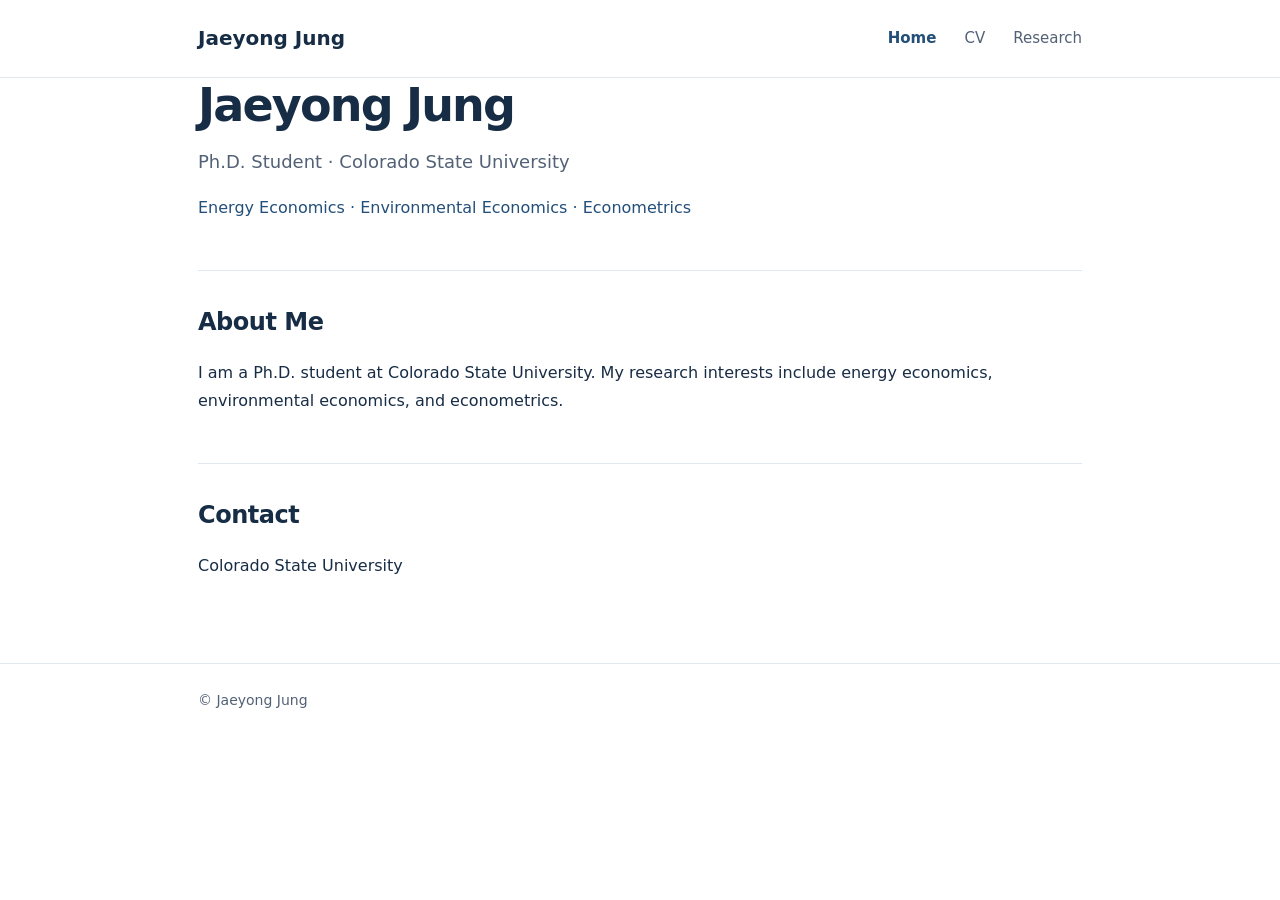
==== index.html @ 28339cd1 "Add files via upload" ====
<!DOCTYPE html>
<html lang="en">
<head>
  <meta charset="UTF-8">
  <meta name="viewport" content="width=device-width, initial-scale=1">
  <meta name="description" content="Academic website of Jaeyong Jung">
  <title>Jaeyong Jung | Home</title>
  <link rel="stylesheet" href="style.css">
</head>
<body>
  <header class="site-header"><div class="wrap header-inner">
    <a class="brand" href="index.html">Jaeyong Jung</a>
    <nav aria-label="Main navigation"><a href="index.html" aria-current="page">Home</a><a href="cv.html">CV</a><a href="research.html">Research</a></nav>
  </div></header>
  <main class="wrap">
    <div class="intro">
      <h1>Jaeyong Jung</h1>
      <p class="subtitle">Ph.D. Student · Colorado State University</p>
      <p class="interests">Energy Economics · Environmental Economics · Econometrics</p>
    </div>
    <section class="section" aria-labelledby="about-heading">
      <h2 id="about-heading">About Me</h2>
      <p>I am a Ph.D. student at Colorado State University. My research interests include energy economics, environmental economics, and econometrics.</p>
    </section>
    <section class="section" aria-labelledby="contact-heading">
      <h2 id="contact-heading">Contact</h2>
      <p>Colorado State University</p>
      <!-- Add a public email address here when ready. -->
    </section>
  </main>
  <footer><div class="wrap">© Jaeyong Jung</div></footer>
</body>
</html>
---- style.css ----
:root{--ink:#172c45;--muted:#526176;--accent:#234f79;--line:#e1e7ee;--bg:#fff;--soft:#f6f8fb}*{box-sizing:border-box}html{scroll-behavior:smooth}body{margin:0;background:var(--bg);color:var(--ink);font:16px/1.75 system-ui,-apple-system,'Segoe UI',sans-serif}a{color:var(--accent)}.wrap{max-width:940px;margin:auto;padding:0 28px}.site-header{border-bottom:1px solid var(--line)}.header-inner{display:flex;align-items:center;justify-content:space-between;gap:24px;padding-top:21px;padding-bottom:21px}.brand{font-weight:700;font-size:20px;text-decoration:none;color:var(--ink)}nav{display:flex;gap:28px}nav a{text-decoration:none;color:var(--muted);font-size:15px}nav a[aria-current=page],nav a:hover{color:var(--accent);font-weight:650}main{padding-top:65px;padding-bottom:95px;min-height:65vh}h1{font-size:clamp(32px,5vw,46px);letter-spacing:-.04em;line-height:1.2;margin:0 0 13px}h2{font-size:24px;letter-spacing:-.02em;margin:0 0 16px}h3{font-size:18px;margin:0 0 7px}.subtitle{font-size:18px;color:var(--muted);margin:0}.interests{color:var(--accent);margin-top:16px}.intro{max-width:740px}.section{border-top:1px solid var(--line);margin-top:48px;padding-top:30px}.muted{color:var(--muted)}.entry{padding:19px 0;border-bottom:1px solid var(--line)}.entry:first-of-type{padding-top:0}.entry p{margin:5px 0}.button{display:inline-block;border:1px solid var(--accent);border-radius:5px;padding:9px 17px;text-decoration:none;font-weight:600}.button:hover{background:var(--soft)}.notice{background:var(--soft);padding:19px 22px;border-radius:7px;color:var(--muted)}footer{border-top:1px solid var(--line);color:var(--muted);font-size:14px;padding:24px 0}@media(max-width:580px){.header-inner{align-items:flex-start;flex-direction:column;gap:10px}nav{gap:22px}main{padding-top:42px}.wrap{padding:0 20px}}
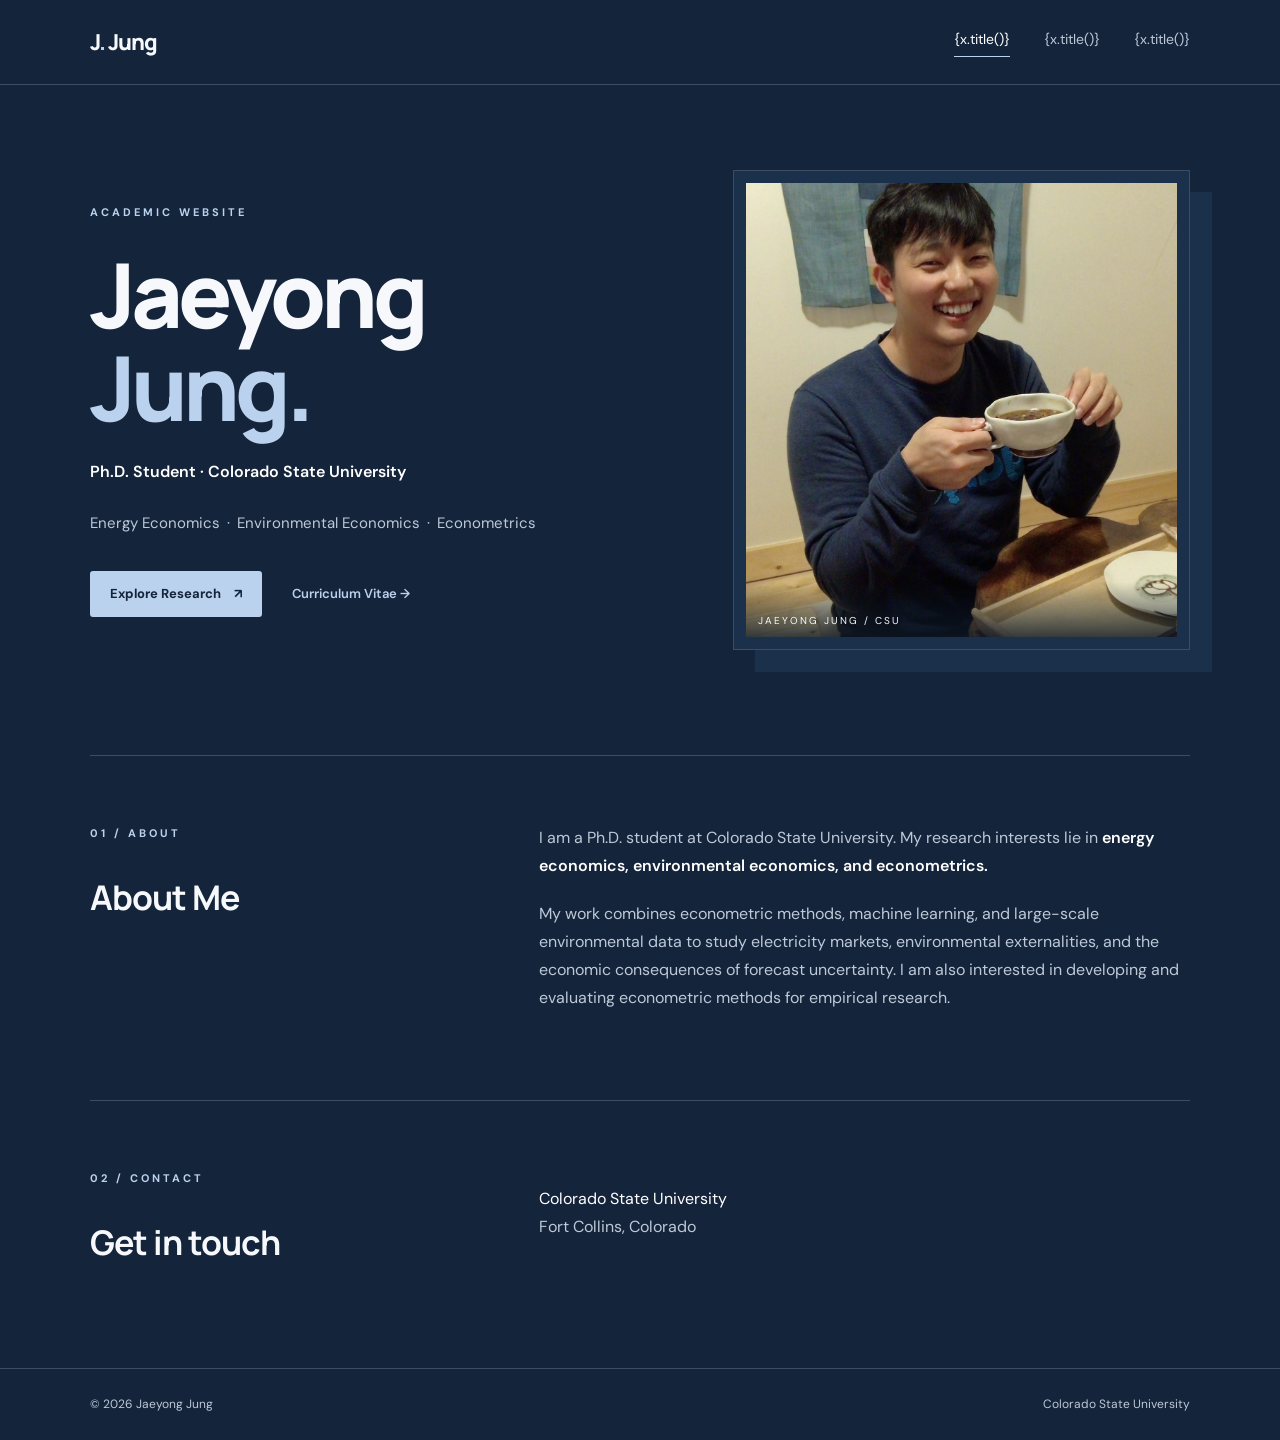
==== commit 52b54ae1: "Add files via upload" ====
--- a/index.html
+++ b/index.html
@@ -1,33 +1 @@
-<!DOCTYPE html>
-<html lang="en">
-<head>
-  <meta charset="UTF-8">
-  <meta name="viewport" content="width=device-width, initial-scale=1">
-  <meta name="description" content="Academic website of Jaeyong Jung">
-  <title>Jaeyong Jung | Home</title>
-  <link rel="stylesheet" href="style.css">
-</head>
-<body>
-  <header class="site-header"><div class="wrap header-inner">
-    <a class="brand" href="index.html">Jaeyong Jung</a>
-    <nav aria-label="Main navigation"><a href="index.html" aria-current="page">Home</a><a href="cv.html">CV</a><a href="research.html">Research</a></nav>
-  </div></header>
-  <main class="wrap">
-    <div class="intro">
-      <h1>Jaeyong Jung</h1>
-      <p class="subtitle">Ph.D. Student · Colorado State University</p>
-      <p class="interests">Energy Economics · Environmental Economics · Econometrics</p>
-    </div>
-    <section class="section" aria-labelledby="about-heading">
-      <h2 id="about-heading">About Me</h2>
-      <p>I am a Ph.D. student at Colorado State University. My research interests include energy economics, environmental economics, and econometrics.</p>
-    </section>
-    <section class="section" aria-labelledby="contact-heading">
-      <h2 id="contact-heading">Contact</h2>
-      <p>Colorado State University</p>
-      <!-- Add a public email address here when ready. -->
-    </section>
-  </main>
-  <footer><div class="wrap">© Jaeyong Jung</div></footer>
-</body>
-</html>
+<!doctype html><html lang="en"><head><meta charset="utf-8"><meta name="viewport" content="width=device-width,initial-scale=1"><meta name="description" content="Academic website of Jaeyong Jung, Ph.D. student at Colorado State University."><title>Home | Jaeyong Jung</title><link rel="stylesheet" href="style.css"></head><body><header class="top"><div class="container nav"><a class="logo" href="index.html">J<span>.</span> Jung</a><nav aria-label="Main navigation"><a href="index.html" aria-current="page">{x.title()}</a><a href="cv.html" >{x.title()}</a><a href="research.html" >{x.title()}</a></nav></div></header><main class="container"><section class="hero"><div class="hero-copy"><p class="eyebrow">ACADEMIC WEBSITE</p><h1>Jaeyong<br><em>Jung.</em></h1><p class="role">Ph.D. Student · Colorado State University</p><p class="hero-text">Energy Economics <span>·</span> Environmental Economics <span>·</span> Econometrics</p><div class="hero-links"><a class="button" href="research.html">Explore Research <span aria-hidden="true">↗</span></a><a class="text-link" href="cv.html">Curriculum Vitae →</a></div></div><div class="portrait-frame"><img src="assets/portrait-candid.jpg" alt="Portrait of Jaeyong Jung" loading="eager"><div class="photo-label">JAEYONG JUNG / CSU</div></div></section><section class="about-grid"><div><p class="eyebrow">01 / ABOUT</p><h2>About Me</h2></div><div class="about-copy"><p>I am a Ph.D. student at Colorado State University. My research interests lie in <strong>energy economics, environmental economics, and econometrics.</strong></p><p>My work combines econometric methods, machine learning, and large-scale environmental data to study electricity markets, environmental externalities, and the economic consequences of forecast uncertainty. I am also interested in developing and evaluating econometric methods for empirical research.</p></div></section><section class="contact-section"><div><p class="eyebrow">02 / CONTACT</p><h2>Get in touch</h2></div><p>Colorado State University<br><span class="muted">Fort Collins, Colorado</span></p></section></main><footer><div class="container foot"><span>© 2026 Jaeyong Jung</span><span>Colorado State University</span></div></footer></body></html>
--- a/style.css
+++ b/style.css
@@ -1 +1,2 @@
-:root{--ink:#172c45;--muted:#526176;--accent:#234f79;--line:#e1e7ee;--bg:#fff;--soft:#f6f8fb}*{box-sizing:border-box}html{scroll-behavior:smooth}body{margin:0;background:var(--bg);color:var(--ink);font:16px/1.75 system-ui,-apple-system,'Segoe UI',sans-serif}a{color:var(--accent)}.wrap{max-width:940px;margin:auto;padding:0 28px}.site-header{border-bottom:1px solid var(--line)}.header-inner{display:flex;align-items:center;justify-content:space-between;gap:24px;padding-top:21px;padding-bottom:21px}.brand{font-weight:700;font-size:20px;text-decoration:none;color:var(--ink)}nav{display:flex;gap:28px}nav a{text-decoration:none;color:var(--muted);font-size:15px}nav a[aria-current=page],nav a:hover{color:var(--accent);font-weight:650}main{padding-top:65px;padding-bottom:95px;min-height:65vh}h1{font-size:clamp(32px,5vw,46px);letter-spacing:-.04em;line-height:1.2;margin:0 0 13px}h2{font-size:24px;letter-spacing:-.02em;margin:0 0 16px}h3{font-size:18px;margin:0 0 7px}.subtitle{font-size:18px;color:var(--muted);margin:0}.interests{color:var(--accent);margin-top:16px}.intro{max-width:740px}.section{border-top:1px solid var(--line);margin-top:48px;padding-top:30px}.muted{color:var(--muted)}.entry{padding:19px 0;border-bottom:1px solid var(--line)}.entry:first-of-type{padding-top:0}.entry p{margin:5px 0}.button{display:inline-block;border:1px solid var(--accent);border-radius:5px;padding:9px 17px;text-decoration:none;font-weight:600}.button:hover{background:var(--soft)}.notice{background:var(--soft);padding:19px 22px;border-radius:7px;color:var(--muted)}footer{border-top:1px solid var(--line);color:var(--muted);font-size:14px;padding:24px 0}@media(max-width:580px){.header-inner{align-items:flex-start;flex-direction:column;gap:10px}nav{gap:22px}main{padding-top:42px}.wrap{padding:0 20px}}
+@import url('https://fonts.googleapis.com/css2?family=DM+Sans:wght@400;500;600;700&family=Manrope:wght@400;500;600;700;800&display=swap');
+:root{--bg:#14243a;--bg2:#1b304a;--text:#f6f8fc;--muted:#bdc9d8;--accent:#bad2ee;--line:#3b4d64}*{box-sizing:border-box}html{scroll-behavior:smooth}body{margin:0;background:var(--bg);color:var(--text);font-family:'DM Sans',Arial,sans-serif;line-height:1.75}a{color:inherit;text-decoration:none}.container{width:min(1100px,calc(100% - 64px));margin:auto}.top{border-bottom:1px solid var(--line)}.nav{height:84px;display:flex;justify-content:space-between;align-items:center}.logo{font-family:Manrope,sans-serif;font-size:22px;font-weight:800;letter-spacing:-1px}.logo span,.period{color:var(--accent)}nav{display:flex;gap:34px}nav a{font-size:14px;color:var(--muted);transition:.2s}nav a:hover,nav a[aria-current]{color:white}nav a[aria-current]{border-bottom:1px solid var(--accent);padding-bottom:5px}.hero{display:grid;grid-template-columns:1.1fr .9fr;align-items:center;gap:85px;padding:85px 0 105px;min-height:640px}.eyebrow{font-size:11px;font-weight:700;letter-spacing:3px;color:var(--accent);margin:0 0 25px}.hero h1,.page-heading h1{font-family:Manrope,Arial,sans-serif;font-size:clamp(60px,7vw,106px);line-height:1.04;letter-spacing:-5px;margin:0 0 25px;font-weight:800}.hero h1 em{font-style:normal;color:var(--accent)}.role{font-size:16px;color:white;font-weight:600}.hero-text{font-size:15px;color:var(--muted);max-width:450px;margin-top:24px}.hero-text span{color:var(--accent);padding:0 3px}.hero-links{display:flex;align-items:center;gap:30px;margin-top:34px}.button{display:inline-block;background:var(--accent);color:#15243a;padding:12px 20px;font-size:13px;font-weight:700;border-radius:3px}.button span{margin-left:10px}.text-link{font-size:13px;font-weight:600;color:var(--accent)}.portrait-frame{height:480px;position:relative;background:var(--bg2);border:1px solid var(--line);padding:12px;box-shadow:22px 22px 0 #1b304a}.portrait-frame img{display:block;width:100%;height:100%;object-fit:cover;object-position:52% 20%;filter:saturate(.86)}.photo-label{position:absolute;bottom:12px;left:12px;right:12px;background:linear-gradient(transparent,rgba(12,24,38,.8));padding:30px 12px 8px;font-size:10px;letter-spacing:2px}.about-grid,.contact-section{border-top:1px solid var(--line);display:grid;grid-template-columns:1fr 1.65fr;gap:55px;padding:68px 0}.about-grid h2,.contact-section h2{font-family:Manrope,sans-serif;font-size:34px;letter-spacing:-1px;margin:0}.about-copy p{font-size:16px;color:var(--muted);margin:0 0 20px}.about-copy strong{color:white;font-weight:600}.contact-section{padding-bottom:95px}.contact-section>p{color:white}.muted{color:var(--muted)}footer{border-top:1px solid var(--line)}.foot{display:flex;justify-content:space-between;padding:25px 0;font-size:12px;color:var(--muted)}.page-heading{padding:85px 0 55px}.page-heading h1{font-size:clamp(55px,7vw,88px)}.lede{color:var(--muted);font-size:17px;max-width:600px}.panel{border-top:1px solid var(--line);padding:45px 0 150px}.panel h2,.block-head h2{font-size:25px;font-family:Manrope,sans-serif}.research-block{border-top:1px solid var(--line);padding:38px 0 55px}.block-head{display:flex;align-items:center;gap:25px}.block-head span{font-size:12px;color:var(--accent)}.block-head h2{margin:0 0 12px}.research-card{padding:25px 28px;margin:15px 0;background:var(--bg2);border:1px solid var(--line);max-width:790px}.tag{color:var(--accent);font-size:10px;letter-spacing:2px;font-weight:700}.research-card h3{font-family:Manrope,sans-serif;margin:8px 0;font-size:19px}.research-card p{margin:0;color:var(--muted);font-size:14px}@media(max-width:760px){.container{width:min(100% - 36px,600px)}.nav{height:70px}.logo{font-size:18px}nav{gap:18px}.hero{grid-template-columns:1fr;gap:45px;padding:55px 0 70px}.hero h1{font-size:72px}.portrait-frame{max-width:430px;height:400px;box-shadow:12px 12px 0 #1b304a}.about-grid,.contact-section{grid-template-columns:1fr;gap:12px;padding:45px 0}.page-heading{padding:55px 0 35px}.foot{gap:20px;flex-wrap:wrap}}
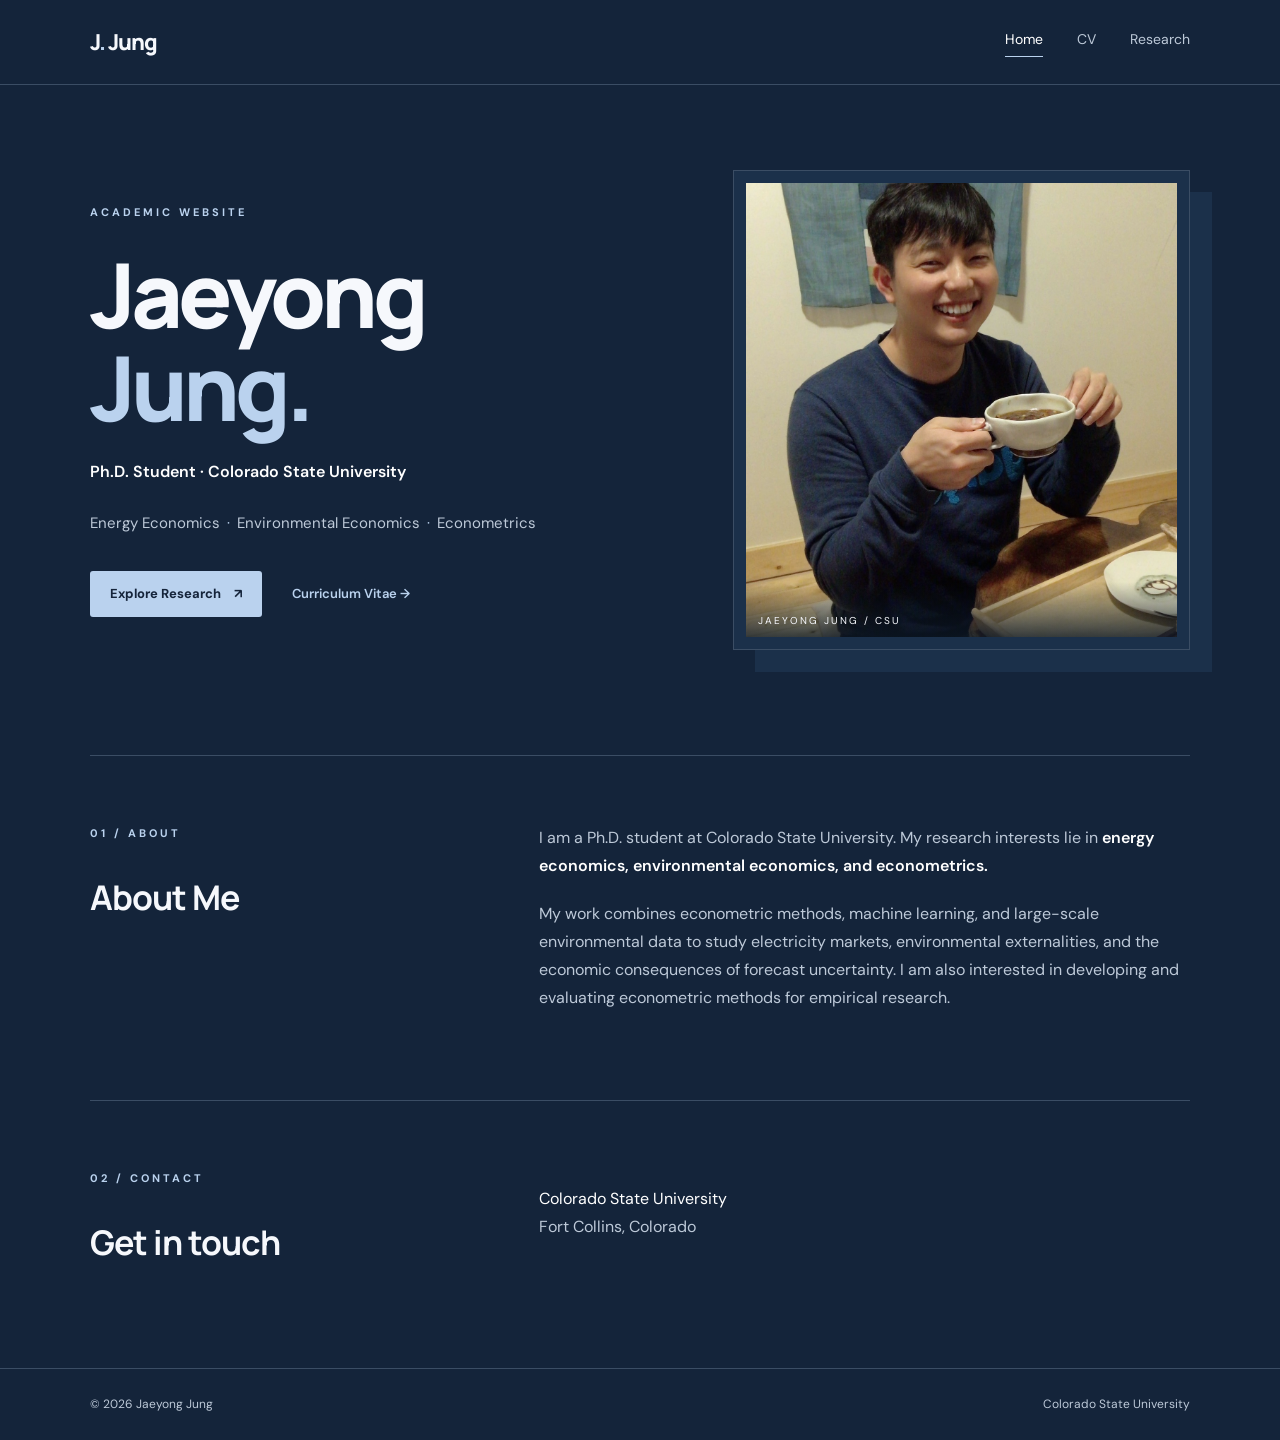
==== commit b00299d6: "Refactor index.html for better readability Updated the HTML structure and improved formatting." ====
--- a/index.html
+++ b/index.html
@@ -1 +1,186 @@
-<!doctype html><html lang="en"><head><meta charset="utf-8"><meta name="viewport" content="width=device-width,initial-scale=1"><meta name="description" content="Academic website of Jaeyong Jung, Ph.D. student at Colorado State University."><title>Home | Jaeyong Jung</title><link rel="stylesheet" href="style.css"></head><body><header class="top"><div class="container nav"><a class="logo" href="index.html">J<span>.</span> Jung</a><nav aria-label="Main navigation"><a href="index.html" aria-current="page">{x.title()}</a><a href="cv.html" >{x.title()}</a><a href="research.html" >{x.title()}</a></nav></div></header><main class="container"><section class="hero"><div class="hero-copy"><p class="eyebrow">ACADEMIC WEBSITE</p><h1>Jaeyong<br><em>Jung.</em></h1><p class="role">Ph.D. Student · Colorado State University</p><p class="hero-text">Energy Economics <span>·</span> Environmental Economics <span>·</span> Econometrics</p><div class="hero-links"><a class="button" href="research.html">Explore Research <span aria-hidden="true">↗</span></a><a class="text-link" href="cv.html">Curriculum Vitae →</a></div></div><div class="portrait-frame"><img src="assets/portrait-candid.jpg" alt="Portrait of Jaeyong Jung" loading="eager"><div class="photo-label">JAEYONG JUNG / CSU</div></div></section><section class="about-grid"><div><p class="eyebrow">01 / ABOUT</p><h2>About Me</h2></div><div class="about-copy"><p>I am a Ph.D. student at Colorado State University. My research interests lie in <strong>energy economics, environmental economics, and econometrics.</strong></p><p>My work combines econometric methods, machine learning, and large-scale environmental data to study electricity markets, environmental externalities, and the economic consequences of forecast uncertainty. I am also interested in developing and evaluating econometric methods for empirical research.</p></div></section><section class="contact-section"><div><p class="eyebrow">02 / CONTACT</p><h2>Get in touch</h2></div><p>Colorado State University<br><span class="muted">Fort Collins, Colorado</span></p></section></main><footer><div class="container foot"><span>© 2026 Jaeyong Jung</span><span>Colorado State University</span></div></footer></body></html>+<!DOCTYPE html>
+<html lang="en">
+
+<head>
+  <meta charset="UTF-8">
+  <meta name="viewport" content="width=device-width, initial-scale=1.0">
+
+  <meta
+    name="description"
+    content="Academic website of Jaeyong Jung, Ph.D. student at Colorado State University."
+  >
+
+  <title>Jaeyong Jung | Academic Website</title>
+
+  <link rel="stylesheet" href="style.css">
+</head>
+
+<body>
+
+  <!-- Header -->
+  <header class="top">
+    <div class="container nav">
+
+      <a class="logo" href="index.html">
+        J<span>.</span> Jung
+      </a>
+
+      <nav aria-label="Main navigation">
+        <a href="index.html" aria-current="page">Home</a>
+        <a href="cv.html">CV</a>
+        <a href="research.html">Research</a>
+      </nav>
+
+    </div>
+  </header>
+
+
+  <!-- Main Content -->
+  <main class="container">
+
+    <!-- Hero Section -->
+    <section class="hero">
+
+      <div class="hero-copy">
+
+        <p class="eyebrow">
+          ACADEMIC WEBSITE
+        </p>
+
+        <h1>
+          Jaeyong<br>
+          <em>Jung.</em>
+        </h1>
+
+        <p class="role">
+          Ph.D. Student · Colorado State University
+        </p>
+
+        <p class="hero-text">
+          Energy Economics
+          <span>·</span>
+          Environmental Economics
+          <span>·</span>
+          Econometrics
+        </p>
+
+        <div class="hero-links">
+
+          <a class="button" href="research.html">
+            Explore Research
+            <span aria-hidden="true">↗</span>
+          </a>
+
+          <a class="text-link" href="cv.html">
+            Curriculum Vitae →
+          </a>
+
+        </div>
+
+      </div>
+
+
+      <!-- Profile Photo -->
+      <div class="portrait-frame">
+
+        <img
+          src="assets/portrait-candid.jpg"
+          alt="Portrait of Jaeyong Jung"
+          loading="eager"
+        >
+
+        <div class="photo-label">
+          JAEYONG JUNG / CSU
+        </div>
+
+      </div>
+
+    </section>
+
+
+    <!-- About Me -->
+    <section class="about-grid">
+
+      <div>
+
+        <p class="eyebrow">
+          01 / ABOUT
+        </p>
+
+        <h2>
+          About Me
+        </h2>
+
+      </div>
+
+      <div class="about-copy">
+
+        <p>
+          I am a Ph.D. student at Colorado State University.
+          My research interests lie in
+          <strong>
+            energy economics, environmental economics,
+            and econometrics.
+          </strong>
+        </p>
+
+        <p>
+          My work combines econometric methods, machine learning,
+          and large-scale environmental data to study electricity
+          markets, environmental externalities, and the economic
+          consequences of forecast uncertainty.
+          I am also interested in developing and evaluating
+          econometric methods for empirical research.
+        </p>
+
+      </div>
+
+    </section>
+
+
+    <!-- Contact -->
+    <section class="contact-section">
+
+      <div>
+
+        <p class="eyebrow">
+          02 / CONTACT
+        </p>
+
+        <h2>
+          Get in touch
+        </h2>
+
+      </div>
+
+      <p>
+        Colorado State University<br>
+        <span class="muted">
+          Fort Collins, Colorado
+        </span>
+      </p>
+
+    </section>
+
+  </main>
+
+
+  <!-- Footer -->
+  <footer>
+
+    <div class="container foot">
+
+      <span>
+        © 2026 Jaeyong Jung
+      </span>
+
+      <span>
+        Colorado State University
+      </span>
+
+    </div>
+
+  </footer>
+
+</body>
+</html>
